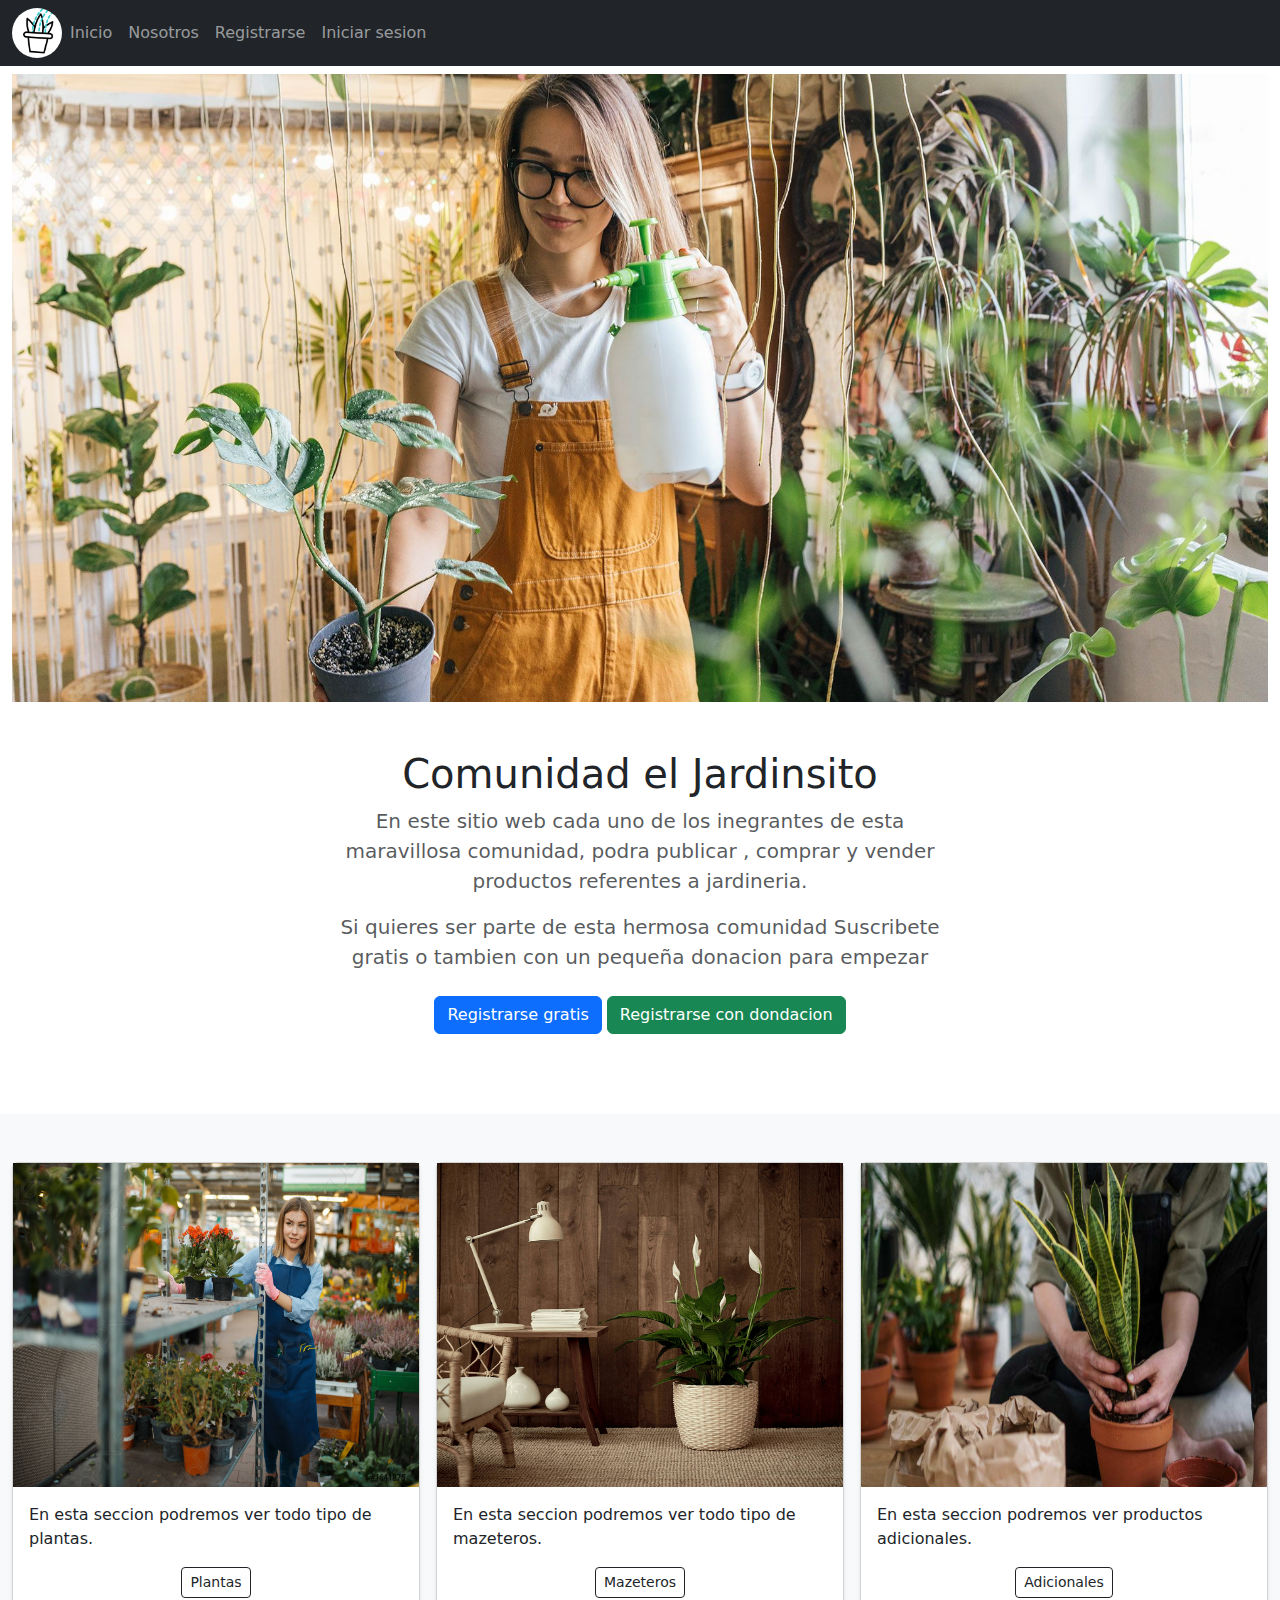
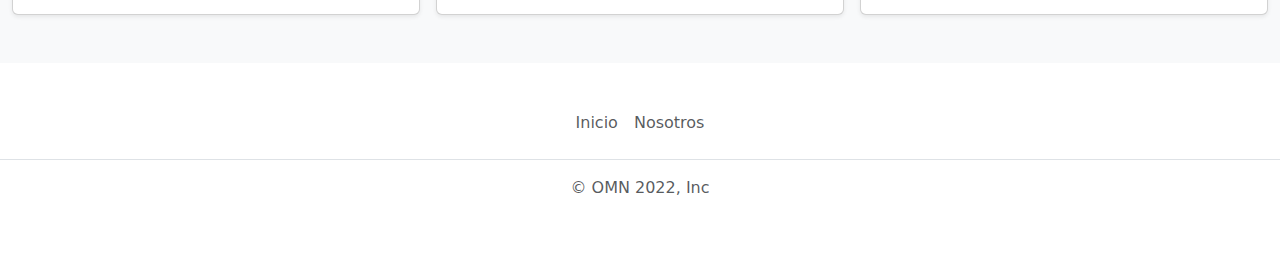
==== index.html @ bdd688e7 "se agregó el seguimiento y se mejoró el pago" ====
<!DOCTYPE html>
<html lang="es">

<head>
    <meta charset="UTF-8">
    <meta http-equiv="X-UA-Compatible" content="IE=edge">
    <meta name="viewport" content="width=device-width, initial-scale=1.0">
    <title>Fundación "El Jardinsito"</title>
    <!--foto pequeña de flores ,de la parte superior -->
    <link rel="shortcut icon" href="img/Veranera.jpeg" type="image/x-icon">
    <!--foto pequeña de flores ,de la parte superior -->
    
    <!--Boostrap 5.1.3-->
    <link href="https://cdn.jsdelivr.net/npm/bootstrap@5.1.3/dist/css/bootstrap.min.css" rel="stylesheet">


</head>

<body>
    <!--DENTRO DE HEADER VA EL NAVBAR QUE ES LA BARRA DE NAVEGACION SUPERIOR-->
    <header class="header" id="header">
        <nav class="navbar navbar-expand-sm bg-dark navbar-dark">
            <div class="container-fluid">
                <img src="img/planta.gif" alt="" style="width: 50px; border-radius: 50%;"> <!--border-raduis le da forma circular al icono -->

                <!--AQUI SE ENCUENTRA EL BOTON QUE SE DESPLIEGA HACIA ABAJO EN EL NAVBAR CON SU RESPECTVIOS LINKS-->
                <button class="navbar-toggler" type="button" data-bs-toggle="collapse"data-bs-target="#collapsibleNavbar">
                    <span class="navbar-toggler-icon"></span>
                </button>
                <div class="collapse navbar-collapse" id="collapsibleNavbar">
                    <ul class="navbar-nav">
                        <li class="nav-item">
                            <a class="nav-link" href="index.html">Inicio</a>
                        </li>
                        <li class="nav-item">
                            <a class="nav-link" href="nosotros/nosotros.html">Nosotros</a>
                        </li>
                        <li class="nav-item">
                            <a class="nav-link" href="registrarse/registrarse.html">Registrarse</a>
                        </li>
                        <li class="nav-item">
                            <a class="nav-link" href="#"  data-bs-toggle="modal" data-bs-target="#myModal">Iniciar sesion</a>
                        </li>
                    </ul>
                </div>
            </div>
        </nav>
    </header>
    <!--DENTRO DE HEADER VA EL NAVBAR QUE ES LA BARRA DE NAVEGACION SUPERIOR-->

    

    <div class="main" id="main">
        <!--CONTENEDOR CON LA FOTO DE FONDO CON WHIDTH 100% PARA QUE SE ADAPTE SI ES DISPOSITIVO MOVIL Y NO SEA VEA SOLO UNA PARTE DE LA IMAGEN-->
        <section class="py-2 text-center container-fluid"> <!--py-2 para que no quede pegado ni muy separado del navbar-->  
            <img src="img/gettyimages-1193068543.jpg " alt="" width="100%"  >
            <div class="row py-lg-5">
                <div class="col-lg-6 col-md-8 mx-auto">
                    <!--DENTRO DEL CLASS ES EL TIPO DE LETRA-->
                    <h1 class="fw-dark">Comunidad el Jardinsito</h1>
                    <p class="lead text-muted">En este sitio web cada uno de los inegrantes de esta maravillosa comunidad, podra publicar , comprar y vender productos referentes a jardineria.</p>
                    <p class="lead text-muted">Si quieres ser parte de esta hermosa comunidad Suscribete gratis o tambien con un pequeña donacion para empezar</p>
                    <p>
                        <a href="registrarse/registrarse.html" class="btn btn-primary my-2">Registrarse gratis</a>
                        <a href="#" class="btn btn-success my-2">Registrarse con dondacion</a>
                    </p>
                </div>
            </div>
        </section>
        <!--CONTENEDOR CON LA FOTO DE FONDO CON WHIDTH 100% PARA QUE SE ACHIQUE SI ES MODO MOVIL Y NO SEA VEA SOLO UNA PARTE DE LA IMAGEN-->

        <!--BARRA PLOMA QUE ENCIERRA LOS CONTAINER-->
        <section class="thumbnail 1" id="thumbnail 1">
            <div class="Thumbnail py-5 bg-light">
                <!--CONTENEDOR PLOMO QUE ENCIERRA LOS CONTAINER-->

                <div class="container-fluid"> <!-- CONTENEDOR-fluid para que el contenedor ocupe los 12 espacios que nos ofrece boostrap  -->
                    
                    <div class="row row-cols-1 row-cols-sm-2 row-cols-md-3 g-3 align-items-center"> <!--comando aling aliniea los 3 itemps-->
                        <!--IMAGEN DE LA IZQUIERDA-->
                        <div class="col">
                            <div class="card shadow-sm">

                                <img src="img/female-gardener-home-flowers-sale-1641875.jpg" alt=""  height="324" width="100%">
                                <div class="card-body">
                                    <p class="card-text d-flex justify-content-center">En esta seccion podremos ver todo tipo de plantas.</p>

                                    <div class="d-flex justify-content-center">
                                        <div class="btn-group">
                                            <button type="button" class="  btn btn-sm btn-outline-dark">Plantas</button>
                                            
                                        </div>
                                        
                                    </div>
                                </div>
                            </div>
                        </div>
                        <!--IMAGEN DE LA IZQUIERDA-->


                        <!--IMAGEN DEL CENTRO-->
                        <div class="col">
                            <div class="card shadow-sm">
                                <img src="img/plantas-de-ikea_0afba190_600x600.gif" alt="" height="324" width="100%">
                                <div class="card-body">
                                    <p class="card-text d-flex justify-content-center">En esta seccion podremos ver todo tipo de mazeteros.</p>
                                    <div class="d-flex justify-content-center">
                                        <div class="btn-group">
                                            <button type="button" class="btn btn-sm btn-outline-dark">Mazeteros</button>
                                            
                                        </div>
   
                                    </div>
                                </div>
                            </div>
                        </div>
                        <!--IMAGEN DEL CENTRO-->

                        <!--IMAGEN DE LA DERECHA-->
                        <div class="col">
                            <div class="card shadow-sm">
                              <img src="img/Plantas-1.jpg" alt="" height="324 " width="100%">
                              <div class="card-body">
                                <p class="card-text d-flex justify-content-center">En esta seccion podremos ver productos adicionales.</p>
                                <div class="d-flex justify-content-center">
                                  <div class="btn-group">
                                    <button type="button" class="btn btn-sm btn-outline-dark">Adicionales</button>

                                  </div>
                                
                                </div>
                              </div>
                            </div>
                          </div>
                    </div>
                     <!--IMAGEN DE LA DERECHA-->
                </div>

            </div>
        </section>
        

    
        <!-- The Modal iniciar sesion-->
        <div class="modal fade" id="myModal">
            <div class="modal-dialog">
                <div class="modal-content">

                    <!-- Modal Header -->
                    <div class="modal-header">
                        <h4 class="modal-title">Iniciar sesion</h4>
                        <button type="button" class="btn-close" data-bs-dismiss="modal"></button>
                    </div>

                    <!-- Modal body -->
                    <div class="modal-body text-center">
                        <img src="img/cerrar-con-llave.png" alt="candado-icon" width="100">
                        <div class="container-fluid"> 
                          <div class="row">
                            <div class="col-sm-2"></div>
                            <div class="col-sm-8">
                              <form action="tienda/Tiendaprincipal.html" method="GET">
                                <div class="form-group">
                                  <label for="txtUser">Usuario:</label>
                                  <input placeholder="Ej: m.salinas" class="form-control" type="text" name="txtUser" id="txtUser">
                
                                </div>
                                <div class="form-group">
                                  <label for="txtPass">Contraseña:</label>
                                  <input placeholder="Ej:**********" class="form-control" type="password" name="txtPass" id="txtPass">
                                </div>

                                <div class=" m-3 d-flex justify-content-between">
                                    <button type="submit" class="btn btn-success "  name="btnAceptar" id="btnEnviar" > Aceptar</button>
                                    <button type="reset" class="btn btn-danger"  name="btnBorrar" id="btnLimpiar">Borrar</button>
                                </div>
                                
                              </form>
                            </div>
                          </div>
                        </div>
                    </div>

                    <!-- Modal footer -->
                    <div class="modal-footer">
                        <button type="button" class="btn btn-danger" data-bs-dismiss="modal">Cerrar</button>
                    </div>

                </div>
            </div>
        </div>
        <!-- The Modal iniciar sesion-->

    </div>


    <!--Parte final de la pagina el footer-->
    <footer class=" py-3 my-4">
        <ul class="nav justify-content-center border-bottom pb-3 mb-3">
            <li class="nav-item"><a href="#" class="nav-link px-2 text-muted">Inicio</a></li>
            <li class="nav-item"><a href="#" class="nav-link px-2 text-muted">Nosotros</a></li>

        </ul>
        <p class="text-center text-muted">&copy; OMN 2022, Inc</p>
    </footer>
    <!--Parte final de la pagina el footer-->
    <script src="https://cdn.jsdelivr.net/npm/bootstrap@5.1.3/dist/js/bootstrap.bundle.min.js"></script>
</body>



</html>
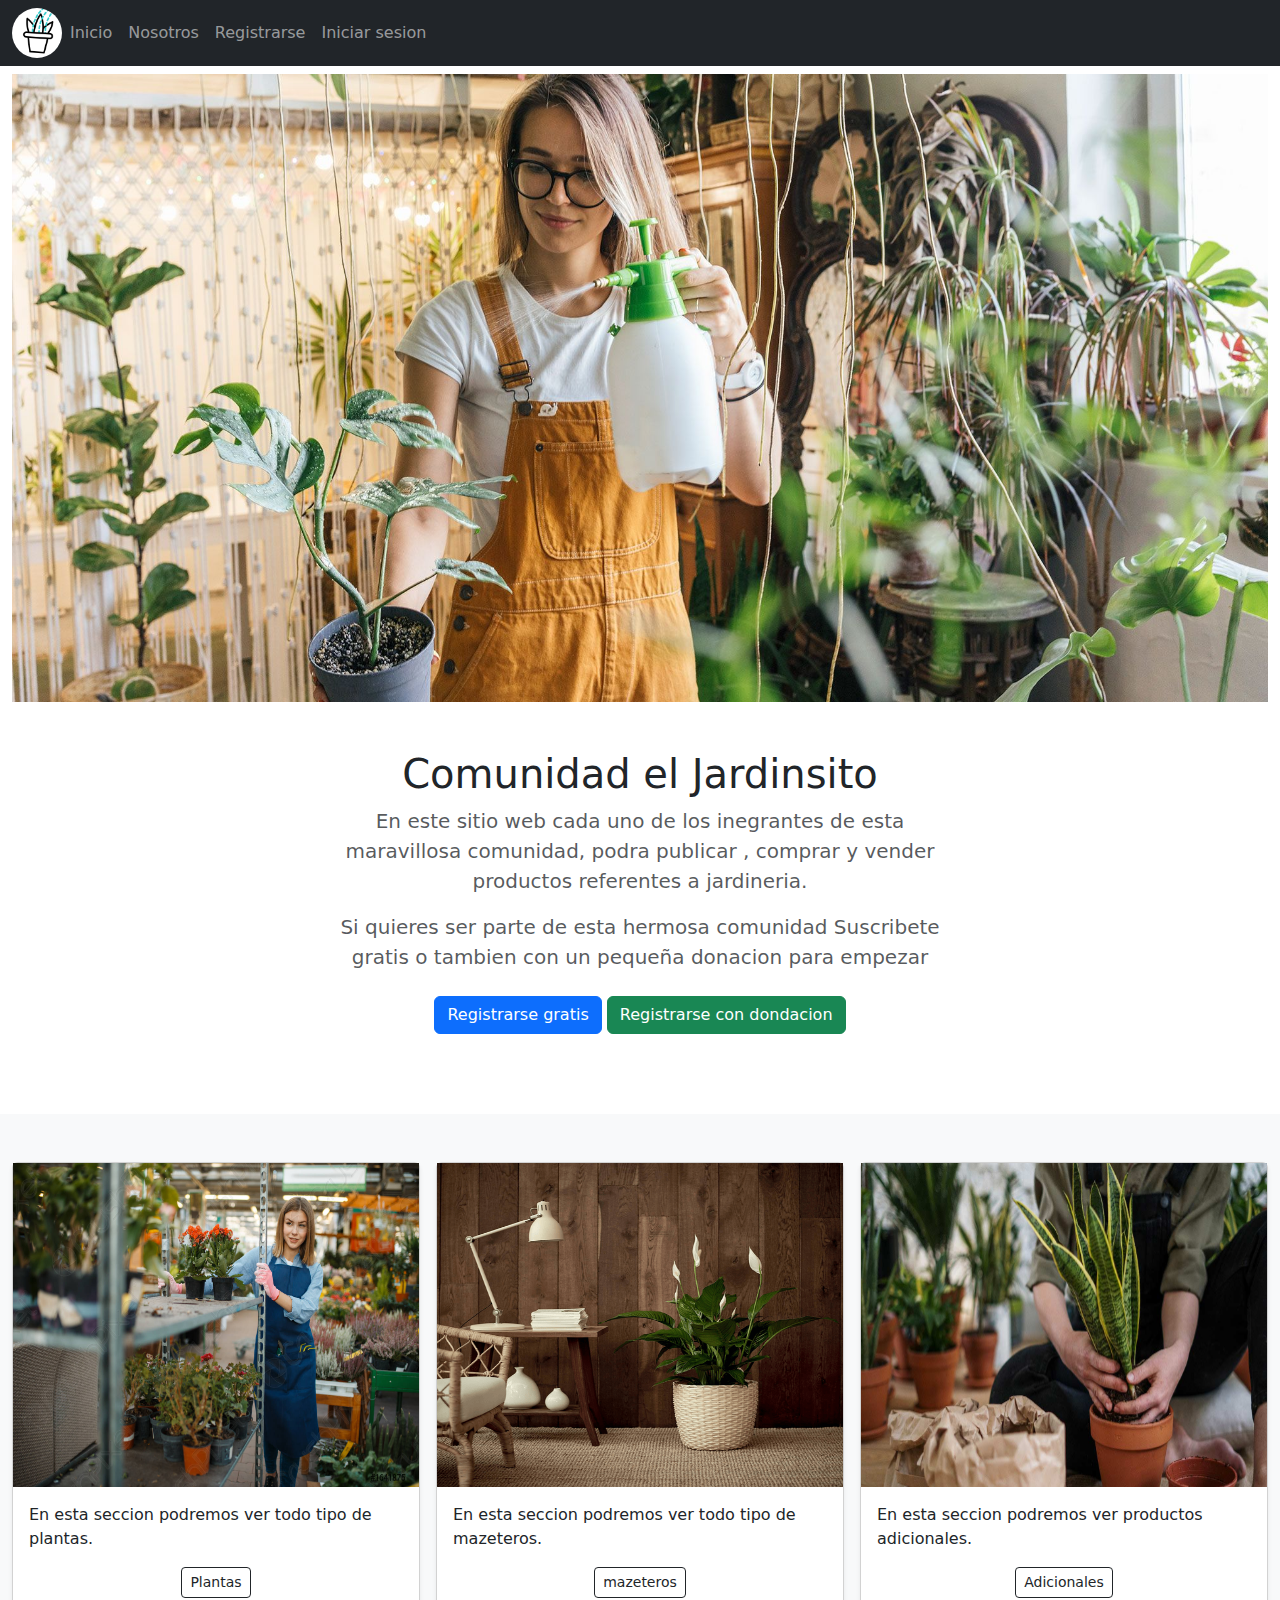
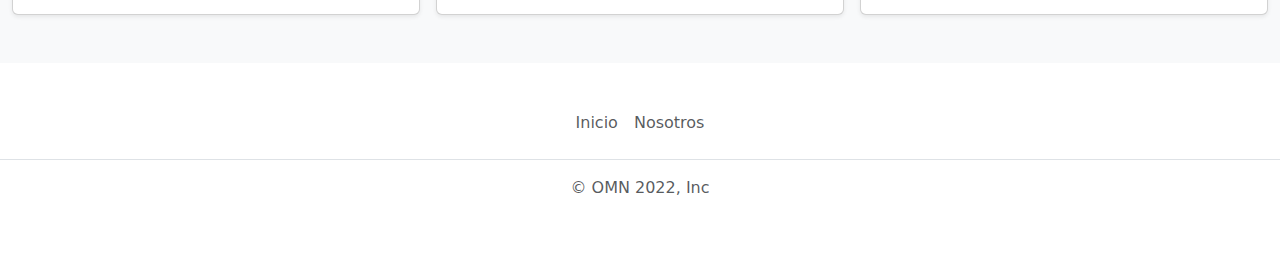
==== commit a2576d8f: "se  agrego tienda2 y correciones" ====
--- a/index.html
+++ b/index.html
@@ -86,8 +86,8 @@
                                     <p class="card-text d-flex justify-content-center">En esta seccion podremos ver todo tipo de plantas.</p>
 
                                     <div class="d-flex justify-content-center">
-                                        <div class="btn-group">
-                                            <button type="button" class="  btn btn-sm btn-outline-dark">Plantas</button>
+                                        <div class="btn-group"  >
+                                           <a href="tienda2/Tiendaprincipal2.html" class="btn btn-sm btn-outline-dark">Plantas</a>
                                             
                                         </div>
                                         
@@ -106,7 +106,7 @@
                                     <p class="card-text d-flex justify-content-center">En esta seccion podremos ver todo tipo de mazeteros.</p>
                                     <div class="d-flex justify-content-center">
                                         <div class="btn-group">
-                                            <button type="button" class="btn btn-sm btn-outline-dark">Mazeteros</button>
+                                            <a href="tienda2/Tiendaprincipal2.html" class="btn btn-sm btn-outline-dark">mazeteros</a>
                                             
                                         </div>
    
@@ -124,7 +124,7 @@
                                 <p class="card-text d-flex justify-content-center">En esta seccion podremos ver productos adicionales.</p>
                                 <div class="d-flex justify-content-center">
                                   <div class="btn-group">
-                                    <button type="button" class="btn btn-sm btn-outline-dark">Adicionales</button>
+                                    <a href="tienda2/Tiendaprincipal2.html" class="btn btn-sm btn-outline-dark">Adicionales</a>
 
                                   </div>
                                 
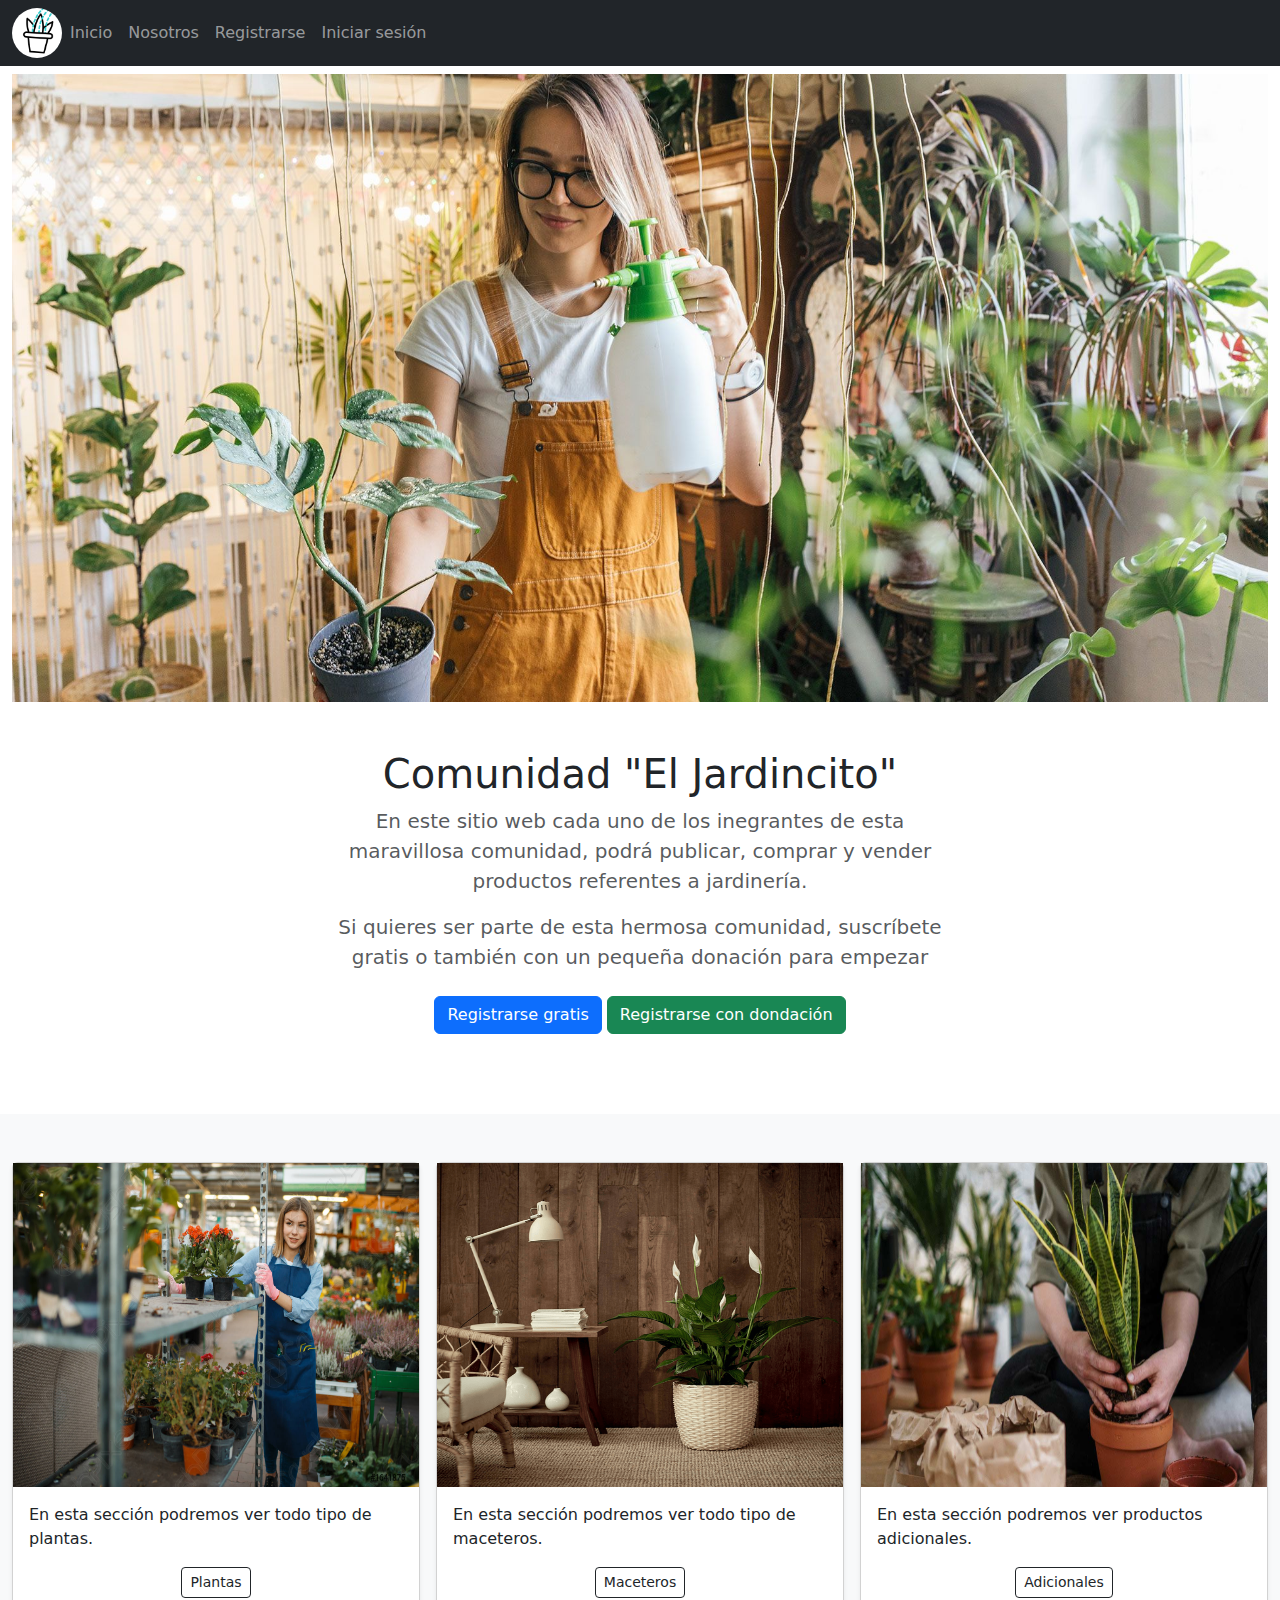
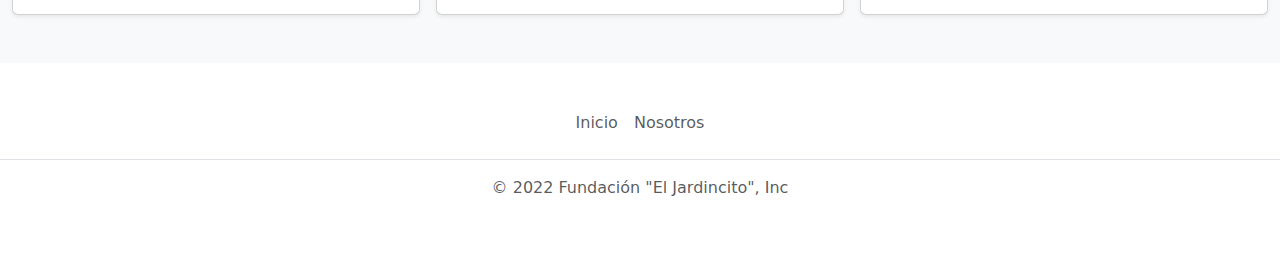
==== commit d6853349: "correción final a la ortografía" ====
--- a/index.html
+++ b/index.html
@@ -5,7 +5,7 @@
     <meta charset="UTF-8">
     <meta http-equiv="X-UA-Compatible" content="IE=edge">
     <meta name="viewport" content="width=device-width, initial-scale=1.0">
-    <title>Fundación "El Jardinsito"</title>
+    <title>Fundación "El Jardincito"</title>
     <!--foto pequeña de flores ,de la parte superior -->
     <link rel="shortcut icon" href="img/Veranera.jpeg" type="image/x-icon">
     <!--foto pequeña de flores ,de la parte superior -->
@@ -39,7 +39,7 @@
                             <a class="nav-link" href="registrarse/registrarse.html">Registrarse</a>
                         </li>
                         <li class="nav-item">
-                            <a class="nav-link" href="#"  data-bs-toggle="modal" data-bs-target="#myModal">Iniciar sesion</a>
+                            <a class="nav-link" href="#"  data-bs-toggle="modal" data-bs-target="#myModal">Iniciar sesión</a>
                         </li>
                     </ul>
                 </div>
@@ -57,12 +57,12 @@
             <div class="row py-lg-5">
                 <div class="col-lg-6 col-md-8 mx-auto">
                     <!--DENTRO DEL CLASS ES EL TIPO DE LETRA-->
-                    <h1 class="fw-dark">Comunidad el Jardinsito</h1>
-                    <p class="lead text-muted">En este sitio web cada uno de los inegrantes de esta maravillosa comunidad, podra publicar , comprar y vender productos referentes a jardineria.</p>
-                    <p class="lead text-muted">Si quieres ser parte de esta hermosa comunidad Suscribete gratis o tambien con un pequeña donacion para empezar</p>
+                    <h1 class="fw-dark">Comunidad "El Jardincito"</h1>
+                    <p class="lead text-muted">En este sitio web cada uno de los inegrantes de esta maravillosa comunidad, podrá publicar, comprar y vender productos referentes a jardinería.</p>
+                    <p class="lead text-muted">Si quieres ser parte de esta hermosa comunidad, suscríbete gratis o también con un pequeña donación para empezar</p>
                     <p>
                         <a href="registrarse/registrarse.html" class="btn btn-primary my-2">Registrarse gratis</a>
-                        <a href="#" class="btn btn-success my-2">Registrarse con dondacion</a>
+                        <a href="#" class="btn btn-success my-2">Registrarse con dondación</a>
                     </p>
                 </div>
             </div>
@@ -83,7 +83,7 @@
 
                                 <img src="img/female-gardener-home-flowers-sale-1641875.jpg" alt=""  height="324" width="100%">
                                 <div class="card-body">
-                                    <p class="card-text d-flex justify-content-center">En esta seccion podremos ver todo tipo de plantas.</p>
+                                    <p class="card-text d-flex justify-content-center">En esta sección podremos ver todo tipo de plantas.</p>
 
                                     <div class="d-flex justify-content-center">
                                         <div class="btn-group"  >
@@ -103,10 +103,10 @@
                             <div class="card shadow-sm">
                                 <img src="img/plantas-de-ikea_0afba190_600x600.gif" alt="" height="324" width="100%">
                                 <div class="card-body">
-                                    <p class="card-text d-flex justify-content-center">En esta seccion podremos ver todo tipo de mazeteros.</p>
+                                    <p class="card-text d-flex justify-content-center">En esta sección podremos ver todo tipo de maceteros.</p>
                                     <div class="d-flex justify-content-center">
                                         <div class="btn-group">
-                                            <a href="tienda2/Tiendaprincipal2.html" class="btn btn-sm btn-outline-dark">mazeteros</a>
+                                            <a href="tienda2/Tiendaprincipal2.html" class="btn btn-sm btn-outline-dark">Maceteros</a>
                                             
                                         </div>
    
@@ -121,7 +121,7 @@
                             <div class="card shadow-sm">
                               <img src="img/Plantas-1.jpg" alt="" height="324 " width="100%">
                               <div class="card-body">
-                                <p class="card-text d-flex justify-content-center">En esta seccion podremos ver productos adicionales.</p>
+                                <p class="card-text d-flex justify-content-center">En esta sección podremos ver productos adicionales.</p>
                                 <div class="d-flex justify-content-center">
                                   <div class="btn-group">
                                     <a href="tienda2/Tiendaprincipal2.html" class="btn btn-sm btn-outline-dark">Adicionales</a>
@@ -148,7 +148,7 @@
 
                     <!-- Modal Header -->
                     <div class="modal-header">
-                        <h4 class="modal-title">Iniciar sesion</h4>
+                        <h4 class="modal-title">Iniciar sesión</h4>
                         <button type="button" class="btn-close" data-bs-dismiss="modal"></button>
                     </div>
 
@@ -197,11 +197,11 @@
     <!--Parte final de la pagina el footer-->
     <footer class=" py-3 my-4">
         <ul class="nav justify-content-center border-bottom pb-3 mb-3">
-            <li class="nav-item"><a href="#" class="nav-link px-2 text-muted">Inicio</a></li>
-            <li class="nav-item"><a href="#" class="nav-link px-2 text-muted">Nosotros</a></li>
+            <li class="nav-item"><a href="index.html" class="nav-link px-2 text-muted">Inicio</a></li>
+            <li class="nav-item"><a href="nosotros/nosotros.html" class="nav-link px-2 text-muted">Nosotros</a></li>
 
         </ul>
-        <p class="text-center text-muted">&copy; OMN 2022, Inc</p>
+        <p class="text-center text-muted">&copy; 2022 Fundación "El Jardincito", Inc</p>
     </footer>
     <!--Parte final de la pagina el footer-->
     <script src="https://cdn.jsdelivr.net/npm/bootstrap@5.1.3/dist/js/bootstrap.bundle.min.js"></script>
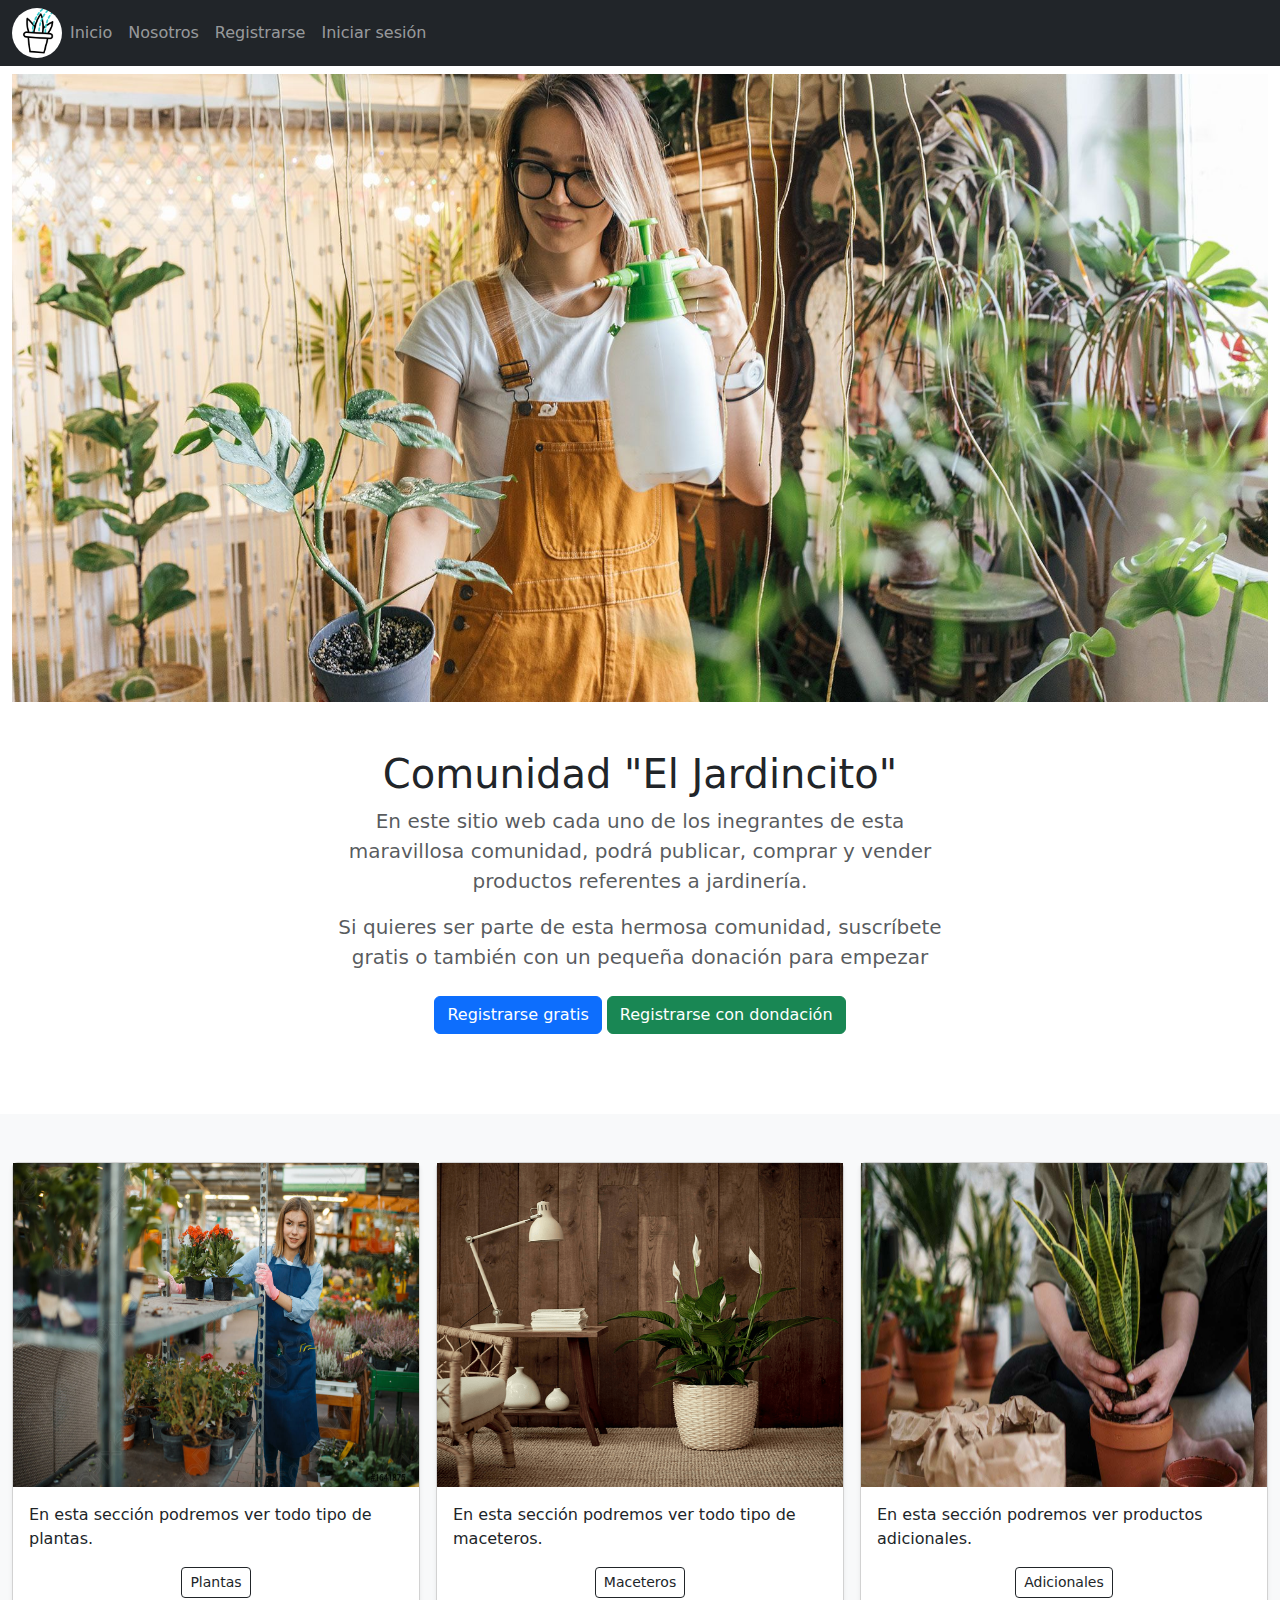
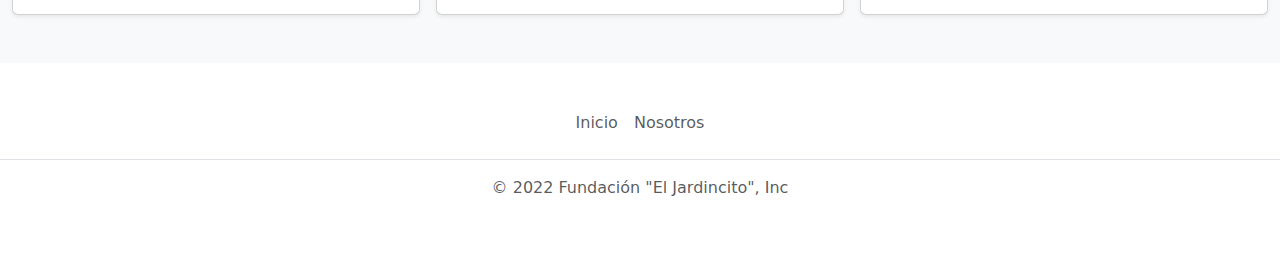
==== commit 283ddf86: "corrección final final" ====
--- a/index.html
+++ b/index.html
@@ -62,7 +62,7 @@
                     <p class="lead text-muted">Si quieres ser parte de esta hermosa comunidad, suscríbete gratis o también con un pequeña donación para empezar</p>
                     <p>
                         <a href="registrarse/registrarse.html" class="btn btn-primary my-2">Registrarse gratis</a>
-                        <a href="#" class="btn btn-success my-2">Registrarse con dondación</a>
+                        <a href="pagoconsuscrip.html/suspago.html" class="btn btn-success my-2">Registrarse con dondación</a>
                     </p>
                 </div>
             </div>
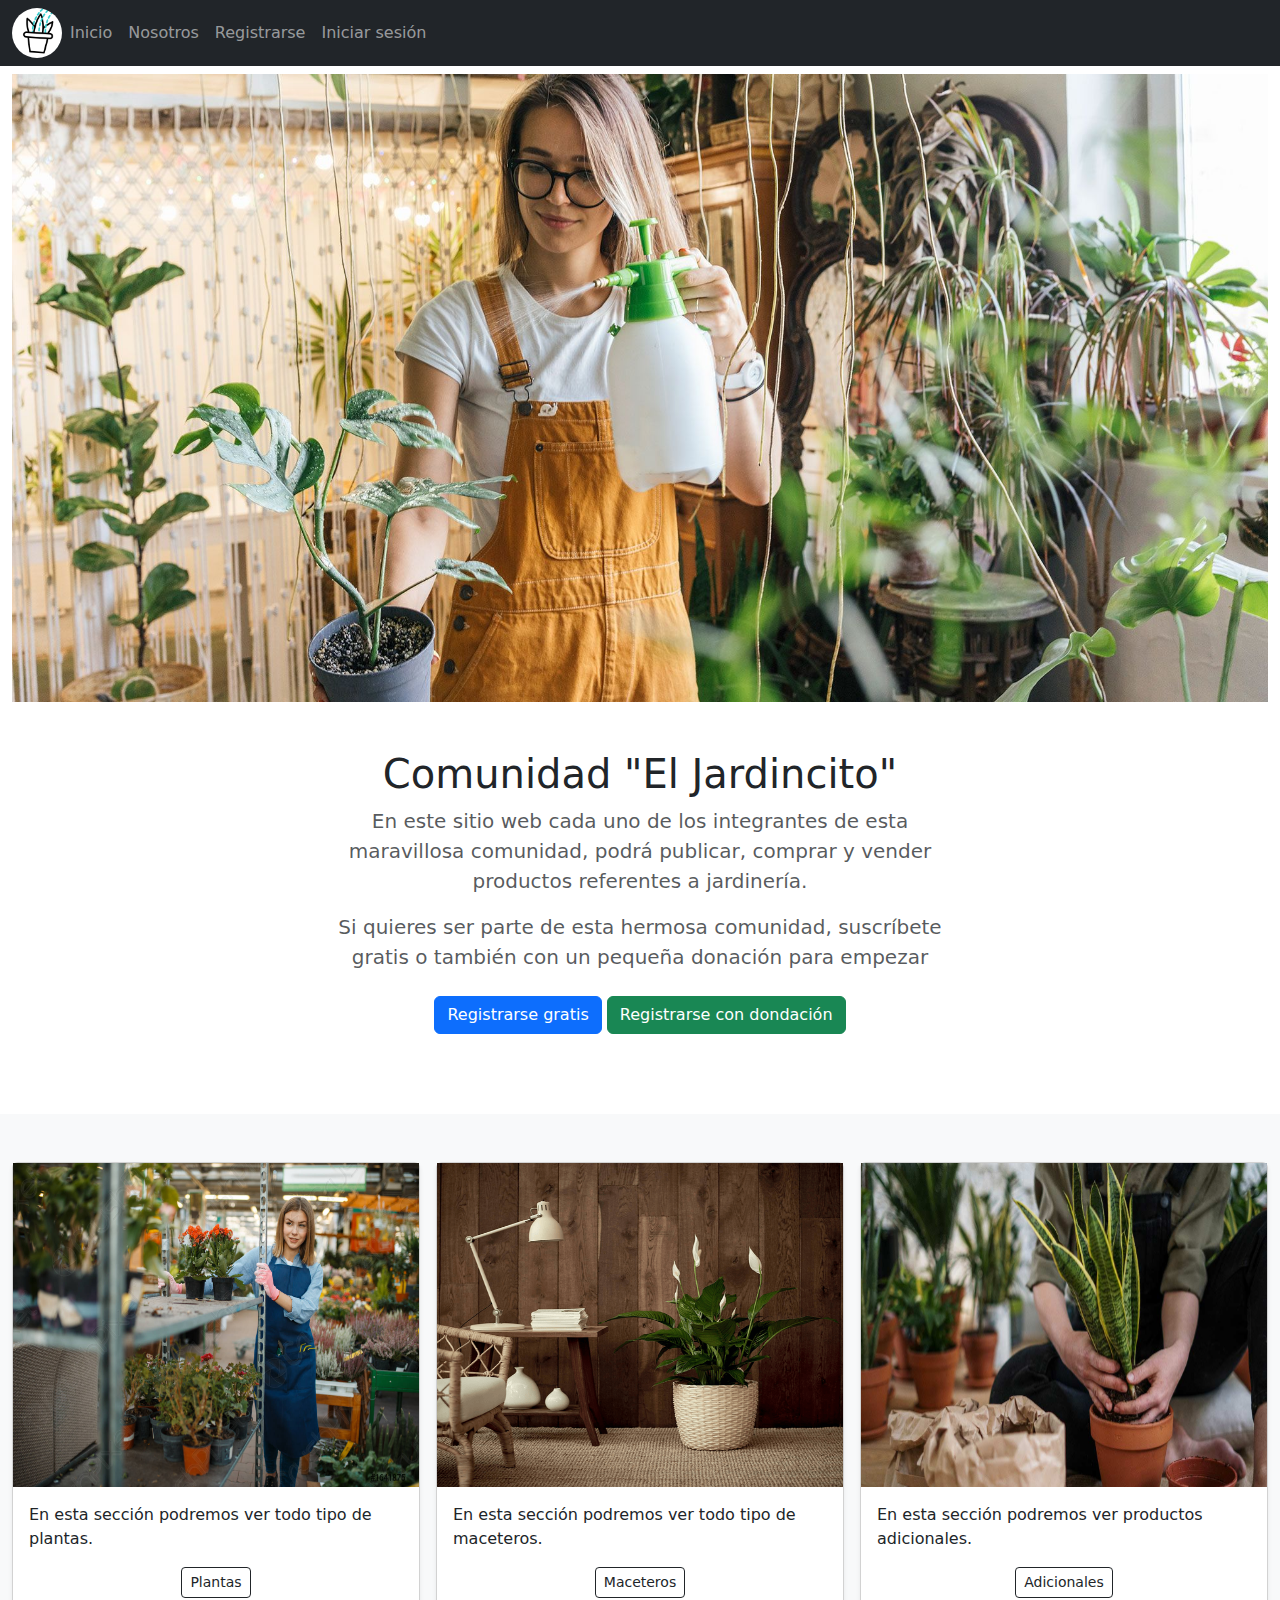
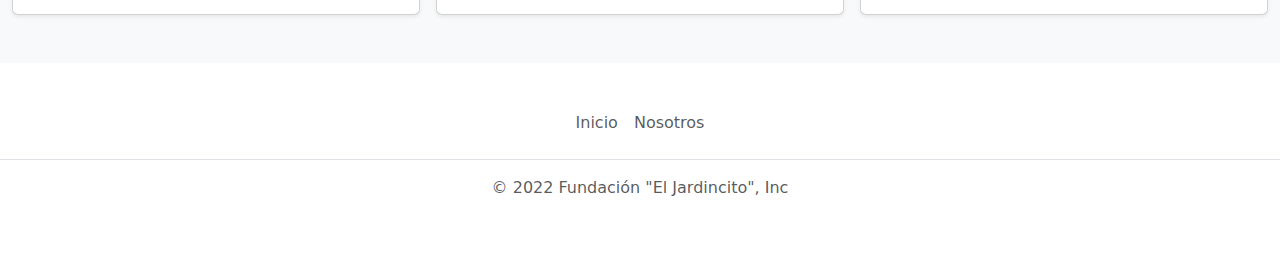
==== commit 70b5d733: "corrección final" ====
--- a/index.html
+++ b/index.html
@@ -58,7 +58,7 @@
                 <div class="col-lg-6 col-md-8 mx-auto">
                     <!--DENTRO DEL CLASS ES EL TIPO DE LETRA-->
                     <h1 class="fw-dark">Comunidad "El Jardincito"</h1>
-                    <p class="lead text-muted">En este sitio web cada uno de los inegrantes de esta maravillosa comunidad, podrá publicar, comprar y vender productos referentes a jardinería.</p>
+                    <p class="lead text-muted">En este sitio web cada uno de los integrantes de esta maravillosa comunidad, podrá publicar, comprar y vender productos referentes a jardinería.</p>
                     <p class="lead text-muted">Si quieres ser parte de esta hermosa comunidad, suscríbete gratis o también con un pequeña donación para empezar</p>
                     <p>
                         <a href="registrarse/registrarse.html" class="btn btn-primary my-2">Registrarse gratis</a>
@@ -124,7 +124,7 @@
                                 <p class="card-text d-flex justify-content-center">En esta sección podremos ver productos adicionales.</p>
                                 <div class="d-flex justify-content-center">
                                   <div class="btn-group">
-                                    <a href="tienda2/Tiendaprincipal2.html" class="btn btn-sm btn-outline-dark">Adicionales</a>
+                                    <a href="tienda3/Tiendaprincipal3.html" class="btn btn-sm btn-outline-dark">Adicionales</a>
 
                                   </div>
                                 
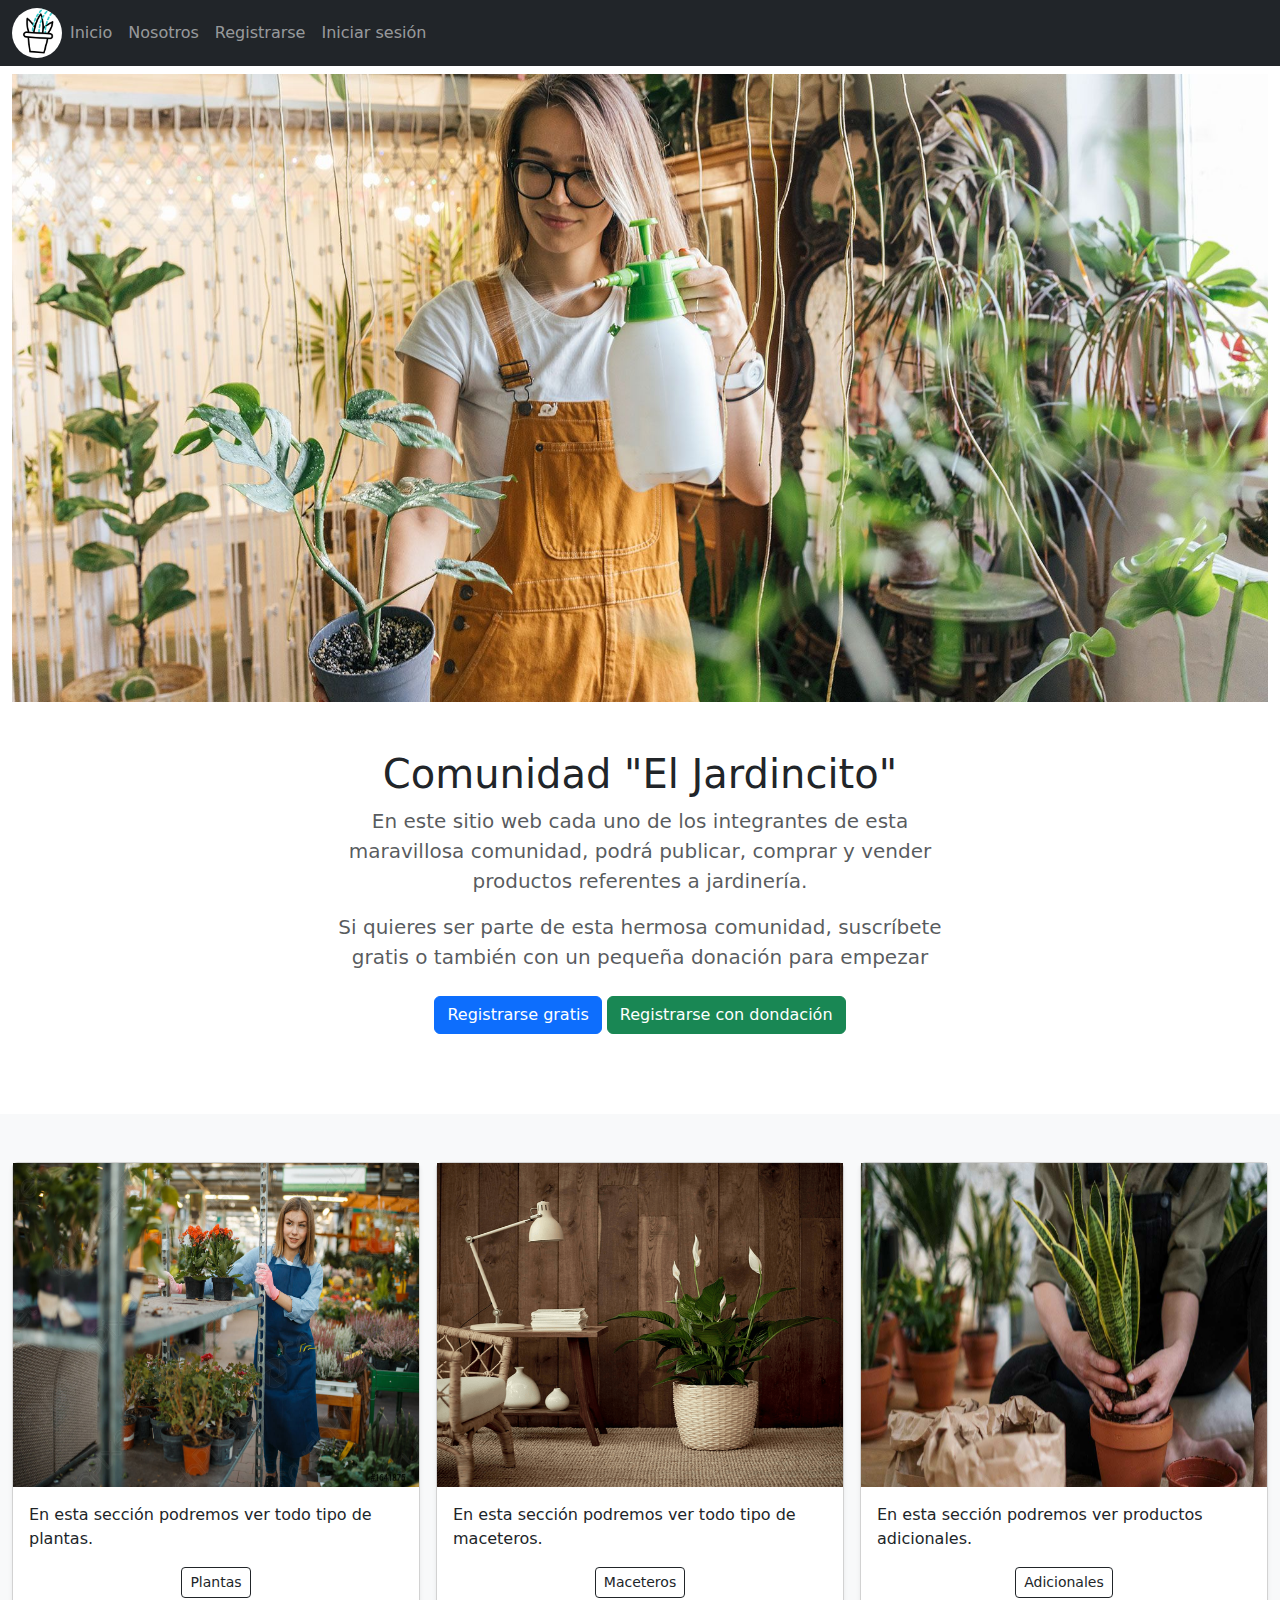
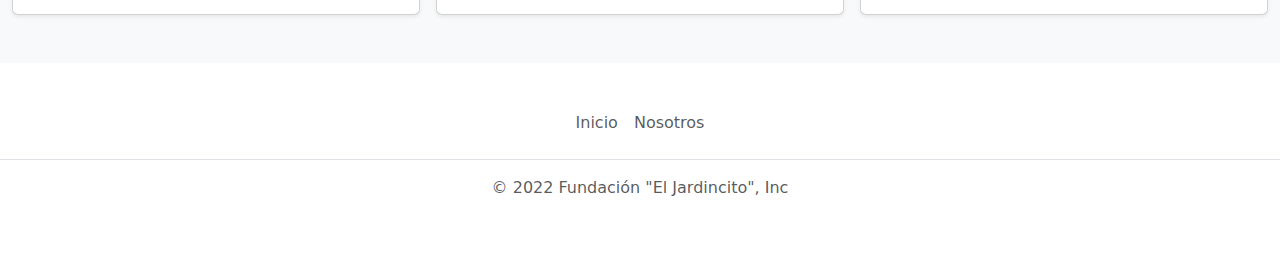
==== commit f1aec629: "Tienda final" ====
--- a/index.html
+++ b/index.html
@@ -87,7 +87,7 @@
 
                                     <div class="d-flex justify-content-center">
                                         <div class="btn-group"  >
-                                           <a href="tienda2/Tiendaprincipal2.html" class="btn btn-sm btn-outline-dark">Plantas</a>
+                                           <a href="tienda4/Tiendaprincipal4.html" class="btn btn-sm btn-outline-dark">Plantas</a>
                                             
                                         </div>
                                         
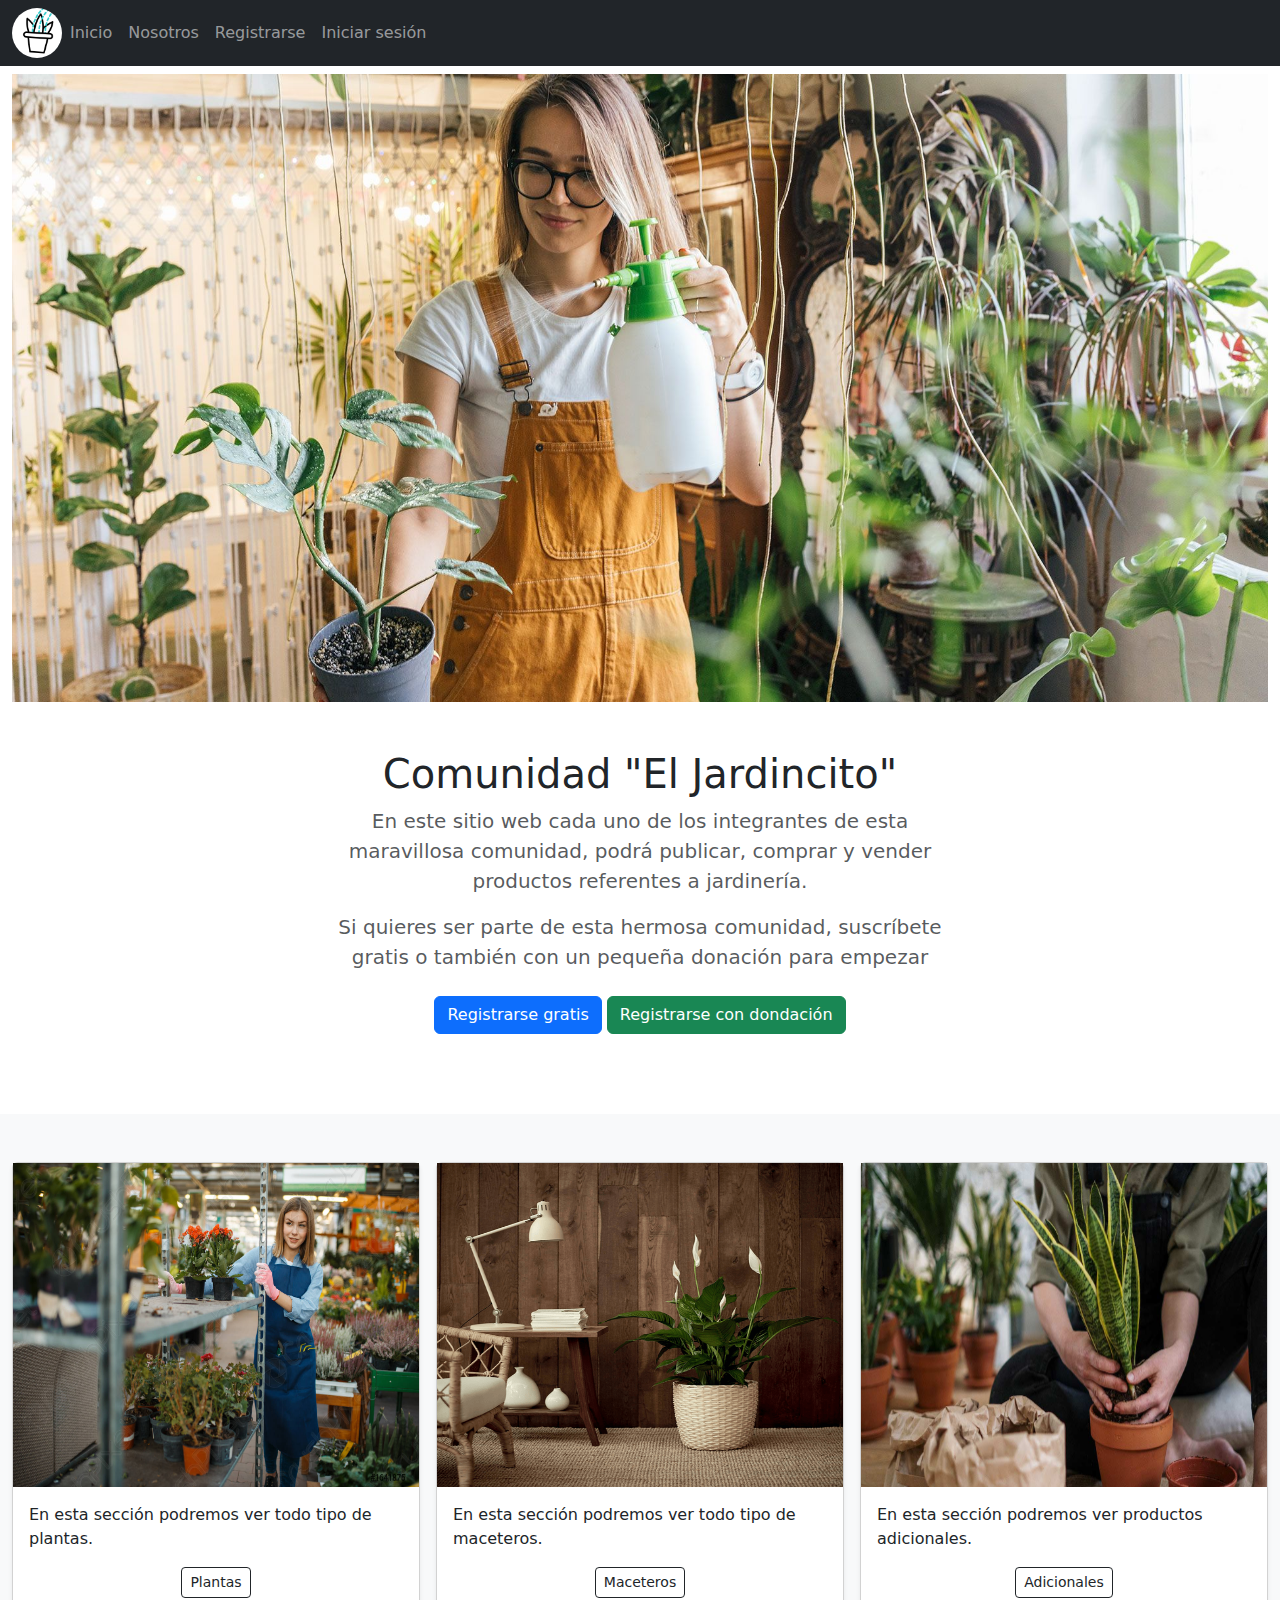
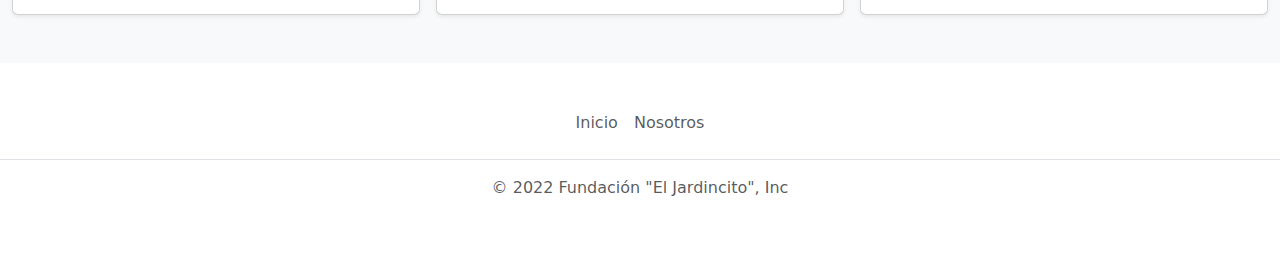
==== commit 0b08a7c2: "tienda full" ====
--- a/index.html
+++ b/index.html
@@ -9,7 +9,7 @@
     <!--foto pequeña de flores ,de la parte superior -->
     <link rel="shortcut icon" href="img/Veranera.jpeg" type="image/x-icon">
     <!--foto pequeña de flores ,de la parte superior -->
-    
+
     <!--Boostrap 5.1.3-->
     <link href="https://cdn.jsdelivr.net/npm/bootstrap@5.1.3/dist/css/bootstrap.min.css" rel="stylesheet">
 
@@ -21,10 +21,12 @@
     <header class="header" id="header">
         <nav class="navbar navbar-expand-sm bg-dark navbar-dark">
             <div class="container-fluid">
-                <img src="img/planta.gif" alt="" style="width: 50px; border-radius: 50%;"> <!--border-raduis le da forma circular al icono -->
+                <img src="img/planta.gif" alt="" style="width: 50px; border-radius: 50%;">
+                <!--border-raduis le da forma circular al icono -->
 
                 <!--AQUI SE ENCUENTRA EL BOTON QUE SE DESPLIEGA HACIA ABAJO EN EL NAVBAR CON SU RESPECTVIOS LINKS-->
-                <button class="navbar-toggler" type="button" data-bs-toggle="collapse"data-bs-target="#collapsibleNavbar">
+                <button class="navbar-toggler" type="button" data-bs-toggle="collapse"
+                    data-bs-target="#collapsibleNavbar">
                     <span class="navbar-toggler-icon"></span>
                 </button>
                 <div class="collapse navbar-collapse" id="collapsibleNavbar">
@@ -39,7 +41,8 @@
                             <a class="nav-link" href="registrarse/registrarse.html">Registrarse</a>
                         </li>
                         <li class="nav-item">
-                            <a class="nav-link" href="#"  data-bs-toggle="modal" data-bs-target="#myModal">Iniciar sesión</a>
+                            <a class="nav-link" href="#" data-bs-toggle="modal" data-bs-target="#myModal">Iniciar
+                                sesión</a>
                         </li>
                     </ul>
                 </div>
@@ -48,21 +51,25 @@
     </header>
     <!--DENTRO DE HEADER VA EL NAVBAR QUE ES LA BARRA DE NAVEGACION SUPERIOR-->
 
-    
+
 
     <div class="main" id="main">
         <!--CONTENEDOR CON LA FOTO DE FONDO CON WHIDTH 100% PARA QUE SE ADAPTE SI ES DISPOSITIVO MOVIL Y NO SEA VEA SOLO UNA PARTE DE LA IMAGEN-->
-        <section class="py-2 text-center container-fluid"> <!--py-2 para que no quede pegado ni muy separado del navbar-->  
-            <img src="img/gettyimages-1193068543.jpg " alt="" width="100%"  >
+        <section class="py-2 text-center container-fluid">
+            <!--py-2 para que no quede pegado ni muy separado del navbar-->
+            <img src="img/gettyimages-1193068543.jpg " alt="" width="100%">
             <div class="row py-lg-5">
                 <div class="col-lg-6 col-md-8 mx-auto">
                     <!--DENTRO DEL CLASS ES EL TIPO DE LETRA-->
                     <h1 class="fw-dark">Comunidad "El Jardincito"</h1>
-                    <p class="lead text-muted">En este sitio web cada uno de los integrantes de esta maravillosa comunidad, podrá publicar, comprar y vender productos referentes a jardinería.</p>
-                    <p class="lead text-muted">Si quieres ser parte de esta hermosa comunidad, suscríbete gratis o también con un pequeña donación para empezar</p>
+                    <p class="lead text-muted">En este sitio web cada uno de los integrantes de esta maravillosa
+                        comunidad, podrá publicar, comprar y vender productos referentes a jardinería.</p>
+                    <p class="lead text-muted">Si quieres ser parte de esta hermosa comunidad, suscríbete gratis o
+                        también con un pequeña donación para empezar</p>
                     <p>
                         <a href="registrarse/registrarse.html" class="btn btn-primary my-2">Registrarse gratis</a>
-                        <a href="pagoconsuscrip.html/suspago.html" class="btn btn-success my-2">Registrarse con dondación</a>
+                        <a href="pagoconsuscrip.html/suspago.html" class="btn btn-success my-2">Registrarse con
+                            dondación</a>
                     </p>
                 </div>
             </div>
@@ -74,23 +81,28 @@
             <div class="Thumbnail py-5 bg-light">
                 <!--CONTENEDOR PLOMO QUE ENCIERRA LOS CONTAINER-->
 
-                <div class="container-fluid"> <!-- CONTENEDOR-fluid para que el contenedor ocupe los 12 espacios que nos ofrece boostrap  -->
-                    
-                    <div class="row row-cols-1 row-cols-sm-2 row-cols-md-3 g-3 align-items-center"> <!--comando aling aliniea los 3 itemps-->
+                <div class="container-fluid">
+                    <!-- CONTENEDOR-fluid para que el contenedor ocupe los 12 espacios que nos ofrece boostrap  -->
+
+                    <div class="row row-cols-1 row-cols-sm-2 row-cols-md-3 g-3 align-items-center">
+                        <!--comando aling aliniea los 3 itemps-->
                         <!--IMAGEN DE LA IZQUIERDA-->
                         <div class="col">
                             <div class="card shadow-sm">
 
-                                <img src="img/female-gardener-home-flowers-sale-1641875.jpg" alt=""  height="324" width="100%">
+                                <img src="img/female-gardener-home-flowers-sale-1641875.jpg" alt="" height="324"
+                                    width="100%">
                                 <div class="card-body">
-                                    <p class="card-text d-flex justify-content-center">En esta sección podremos ver todo tipo de plantas.</p>
+                                    <p class="card-text d-flex justify-content-center">En esta sección podremos ver todo
+                                        tipo de plantas.</p>
 
                                     <div class="d-flex justify-content-center">
-                                        <div class="btn-group"  >
-                                           <a href="tienda4/Tiendaprincipal4.html" class="btn btn-sm btn-outline-dark">Plantas</a>
-                                            
-                                        </div>
-                                        
+                                        <div class="btn-group">
+                                            <a href="tienda4/Tiendaprincipal4.html"
+                                                class="btn btn-sm btn-outline-dark">Plantas</a>
+
+                                        </div>
+
                                     </div>
                                 </div>
                             </div>
@@ -103,13 +115,15 @@
                             <div class="card shadow-sm">
                                 <img src="img/plantas-de-ikea_0afba190_600x600.gif" alt="" height="324" width="100%">
                                 <div class="card-body">
-                                    <p class="card-text d-flex justify-content-center">En esta sección podremos ver todo tipo de maceteros.</p>
+                                    <p class="card-text d-flex justify-content-center">En esta sección podremos ver todo
+                                        tipo de maceteros.</p>
                                     <div class="d-flex justify-content-center">
                                         <div class="btn-group">
-                                            <a href="tienda2/Tiendaprincipal2.html" class="btn btn-sm btn-outline-dark">Maceteros</a>
-                                            
-                                        </div>
-   
+                                            <a href="tienda2/Tiendaprincipal2.html"
+                                                class="btn btn-sm btn-outline-dark">Maceteros</a>
+
+                                        </div>
+
                                     </div>
                                 </div>
                             </div>
@@ -119,28 +133,30 @@
                         <!--IMAGEN DE LA DERECHA-->
                         <div class="col">
                             <div class="card shadow-sm">
-                              <img src="img/Plantas-1.jpg" alt="" height="324 " width="100%">
-                              <div class="card-body">
-                                <p class="card-text d-flex justify-content-center">En esta sección podremos ver productos adicionales.</p>
-                                <div class="d-flex justify-content-center">
-                                  <div class="btn-group">
-                                    <a href="tienda3/Tiendaprincipal3.html" class="btn btn-sm btn-outline-dark">Adicionales</a>
-
-                                  </div>
-                                
-                                </div>
-                              </div>
-                            </div>
-                          </div>
-                    </div>
-                     <!--IMAGEN DE LA DERECHA-->
+                                <img src="img/Plantas-1.jpg" alt="" height="324 " width="100%">
+                                <div class="card-body">
+                                    <p class="card-text d-flex justify-content-center">En esta sección podremos ver
+                                        productos adicionales.</p>
+                                    <div class="d-flex justify-content-center">
+                                        <div class="btn-group">
+                                            <a href="tienda3/Tiendaprincipal3.html"
+                                                class="btn btn-sm btn-outline-dark">Adicionales</a>
+
+                                        </div>
+
+                                    </div>
+                                </div>
+                            </div>
+                        </div>
+                    </div>
+                    <!--IMAGEN DE LA DERECHA--><!--IMAGEN DE LA DERECHA-->
                 </div>
 
             </div>
         </section>
-        
-
-    
+
+
+
         <!-- The Modal iniciar sesion-->
         <div class="modal fade" id="myModal">
             <div class="modal-dialog">
@@ -155,29 +171,33 @@
                     <!-- Modal body -->
                     <div class="modal-body text-center">
                         <img src="img/cerrar-con-llave.png" alt="candado-icon" width="100">
-                        <div class="container-fluid"> 
-                          <div class="row">
-                            <div class="col-sm-2"></div>
-                            <div class="col-sm-8">
-                              <form action="tienda/Tiendaprincipal.html" method="GET">
-                                <div class="form-group">
-                                  <label for="txtUser">Usuario:</label>
-                                  <input placeholder="Ej: m.salinas" class="form-control" type="text" name="txtUser" id="txtUser">
-                
-                                </div>
-                                <div class="form-group">
-                                  <label for="txtPass">Contraseña:</label>
-                                  <input placeholder="Ej:**********" class="form-control" type="password" name="txtPass" id="txtPass">
-                                </div>
-
-                                <div class=" m-3 d-flex justify-content-between">
-                                    <button type="submit" class="btn btn-success "  name="btnAceptar" id="btnEnviar" > Aceptar</button>
-                                    <button type="reset" class="btn btn-danger"  name="btnBorrar" id="btnLimpiar">Borrar</button>
-                                </div>
-                                
-                              </form>
-                            </div>
-                          </div>
+                        <div class="container-fluid">
+                            <div class="row">
+                                <div class="col-sm-2"></div>
+                                <div class="col-sm-8">
+                                    <form action="tienda/Tiendaprincipal.html" method="GET">
+                                        <div class="form-group">
+                                            <label for="txtUser">Usuario:</label>
+                                            <input placeholder="Ej: m.salinas" class="form-control" type="text"
+                                                name="txtUser" id="txtUser">
+
+                                        </div>
+                                        <div class="form-group">
+                                            <label for="txtPass">Contraseña:</label>
+                                            <input placeholder="Ej:**********" class="form-control" type="password"
+                                                name="txtPass" id="txtPass">
+                                        </div>
+
+                                        <div class=" m-3 d-flex justify-content-between">
+                                            <button type="submit" class="btn btn-success " name="btnAceptar"
+                                                id="btnEnviar"> Aceptar</button>
+                                            <button type="reset" class="btn btn-danger" name="btnBorrar"
+                                                id="btnLimpiar">Borrar</button>
+                                        </div>
+
+                                    </form>
+                                </div>
+                            </div>
                         </div>
                     </div>
 
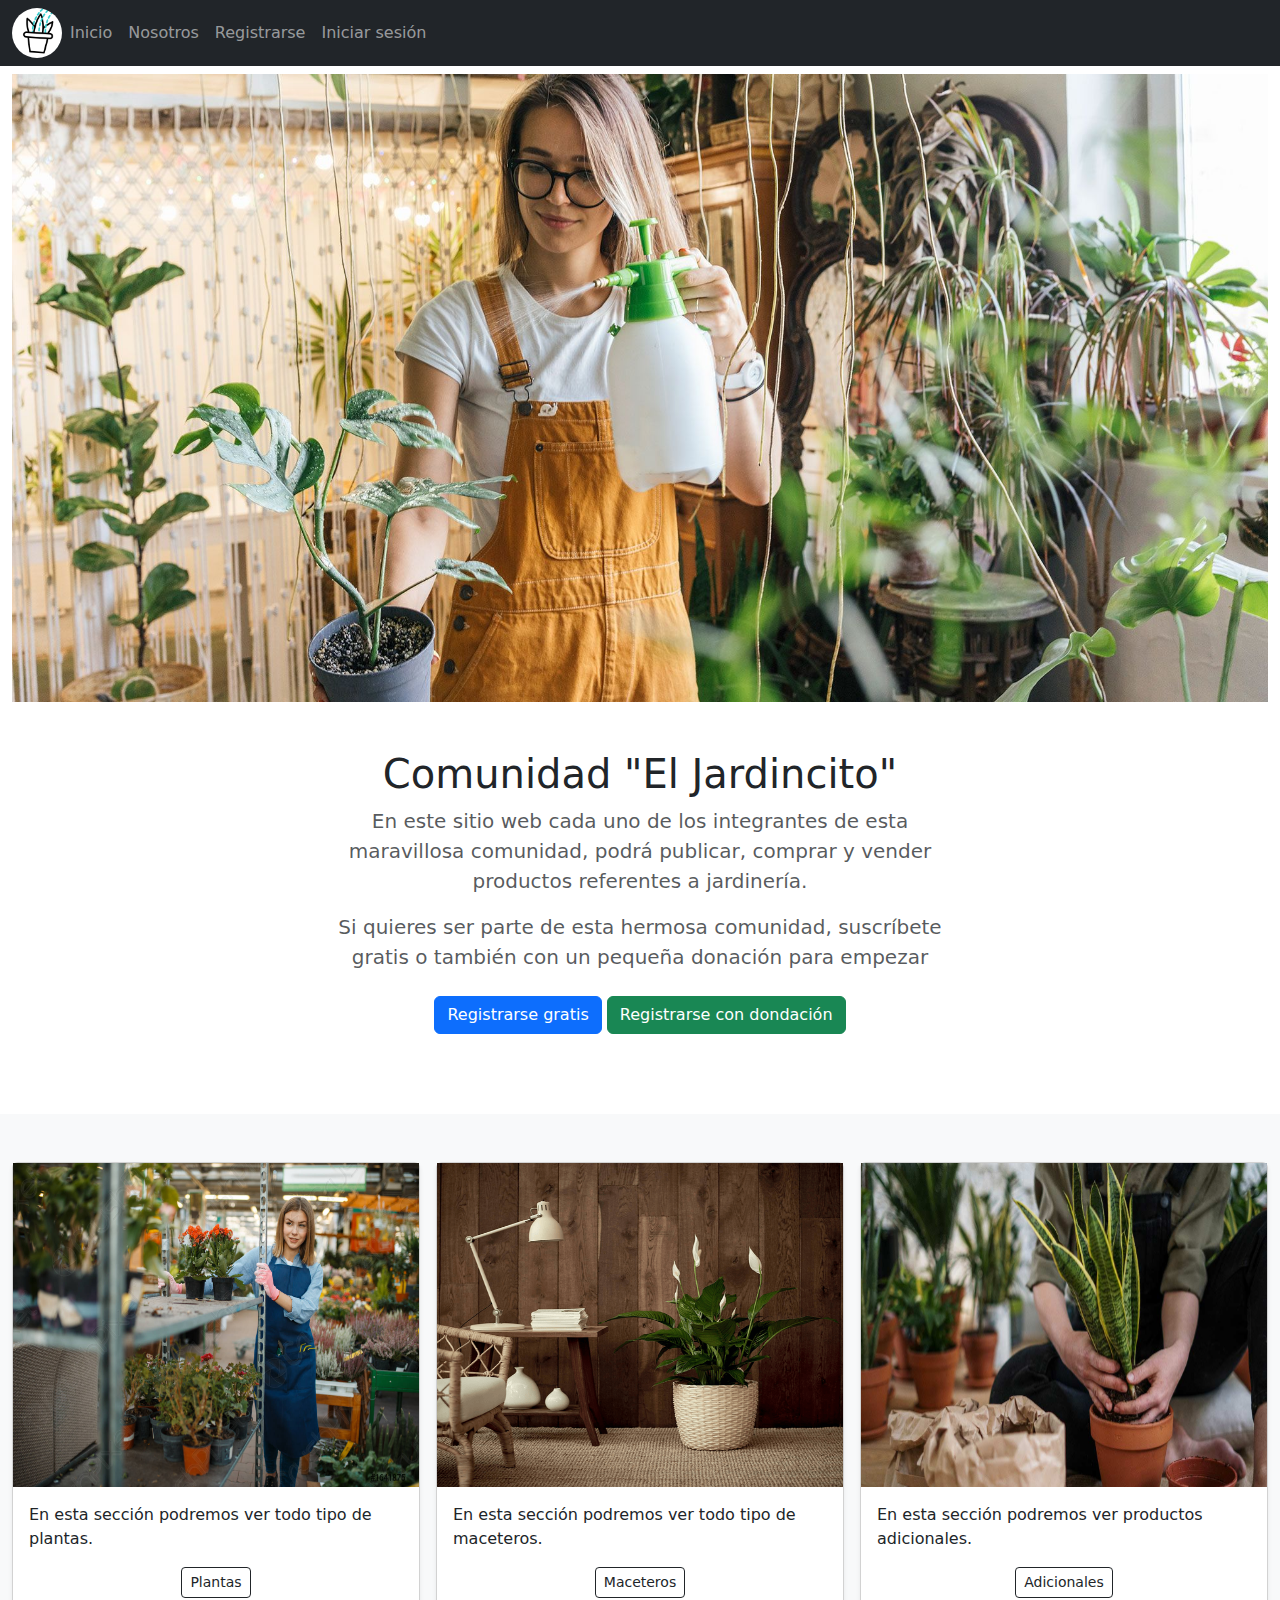
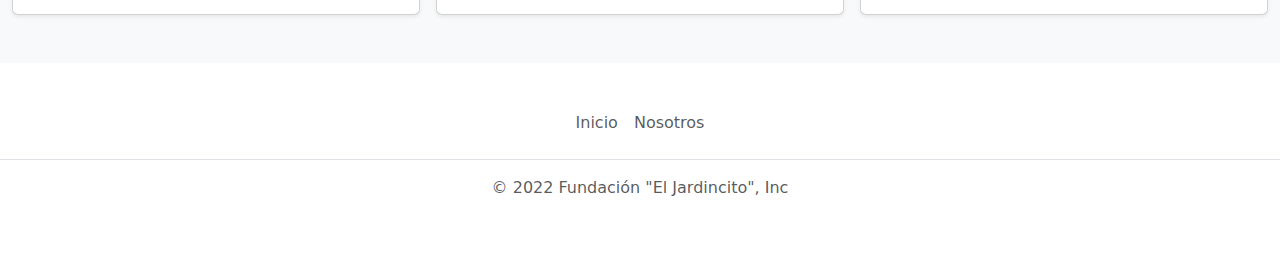
==== commit c8d113b8: "." ====
--- a/index.html
+++ b/index.html
@@ -98,8 +98,7 @@
 
                                     <div class="d-flex justify-content-center">
                                         <div class="btn-group">
-                                            <a href="tienda4/Tiendaprincipal4.html"
-                                                class="btn btn-sm btn-outline-dark">Plantas</a>
+                                            <a href="tienda4/Tiendaprincipal4.html"class="btn btn-sm btn-outline-dark">Plantas</a>
 
                                         </div>
 
